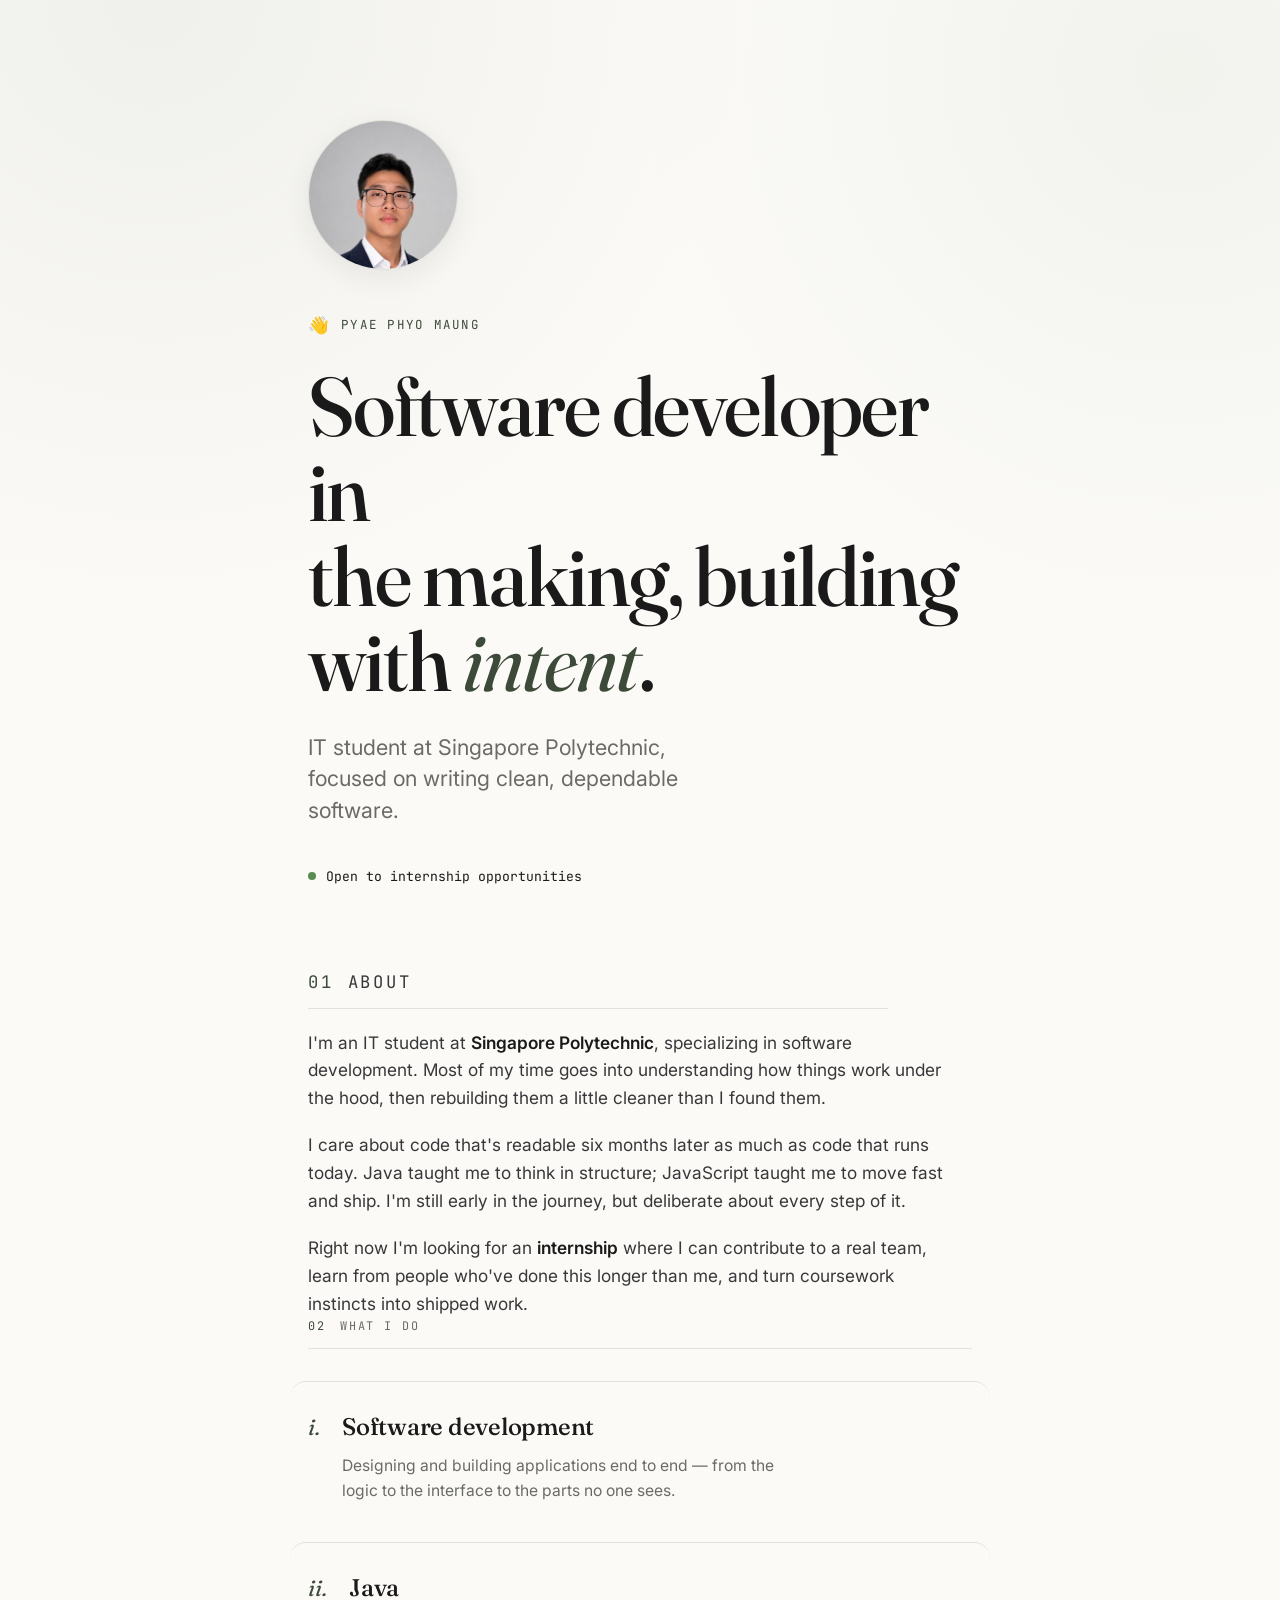
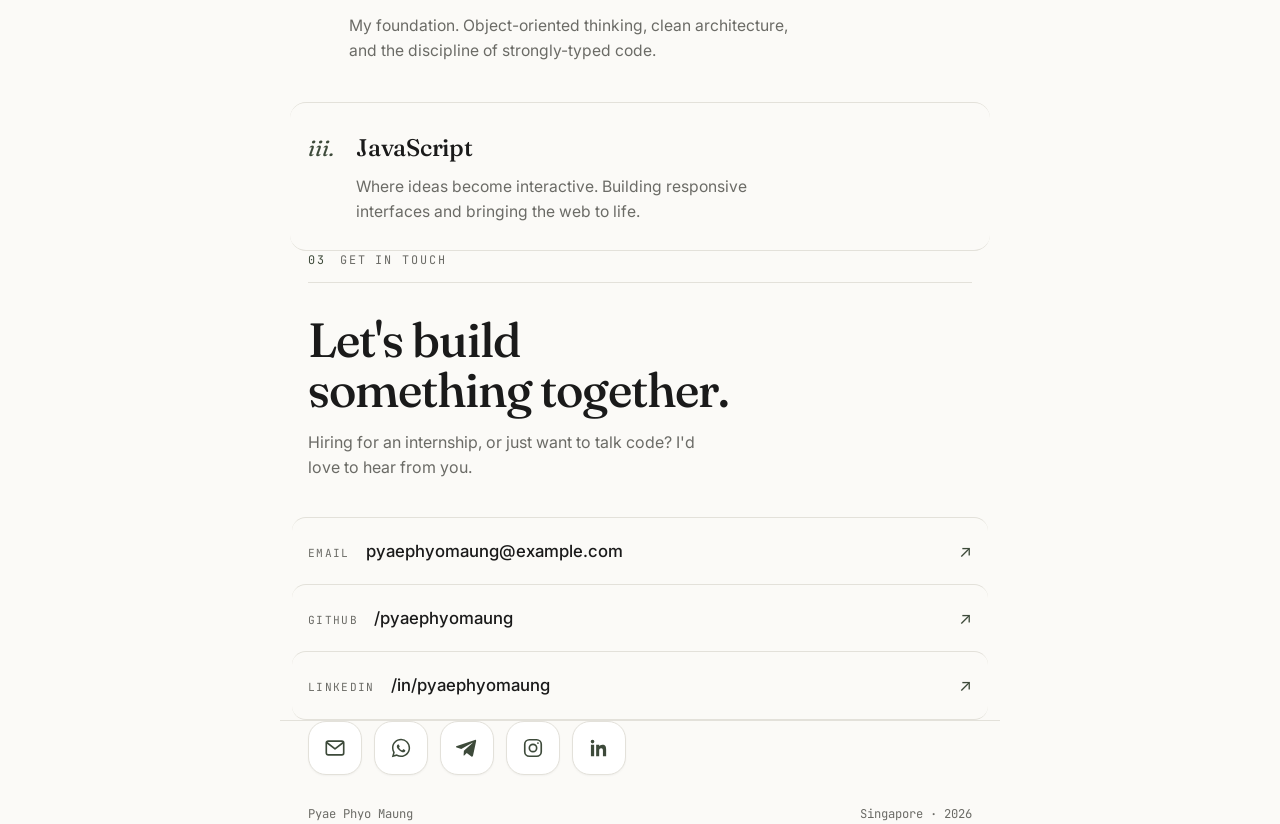
==== public/index.html @ 19b4d659 "Initial Commit" ====
<!DOCTYPE html>
<html lang="en">
<head>
<meta charset="UTF-8">
<meta name="viewport" content="width=device-width, initial-scale=1.0">
<title>Pyae Phyo Maung — Software Developer</title>
<link rel="preconnect" href="https://fonts.googleapis.com">
<link rel="preconnect" href="https://fonts.gstatic.com" crossorigin>
<link href="https://fonts.googleapis.com/css2?family=Fraunces:opsz,wght@9..144,400;9..144,500;9..144,600&family=Inter:wght@400;500;600&family=JetBrains+Mono:wght@400;500&display=swap" rel="stylesheet">
<style>
  :root {
    --ink: #1a1a1a;
    --paper: #fbfaf7;
    --muted: #6b6b66;
    --line: #e3e1da;
    --accent: #3d4a3a;
    --accent-soft: #eef0ea;
    --maxw: 720px;
  }

  * { margin: 0; padding: 0; box-sizing: border-box; }

  html { scroll-behavior: smooth; }

  body {
    font-family: 'Inter', sans-serif;
    background: var(--paper);
    background-image:
      radial-gradient(circle at 12% 0%, rgba(61,74,58,0.06), transparent 42%),
      radial-gradient(circle at 92% 8%, rgba(120,150,110,0.07), transparent 38%);
    background-attachment: fixed;
    color: var(--ink);
    line-height: 1.6;
    -webkit-font-smoothing: antialiased;
    font-size: 16px;
  }

  @media (prefers-reduced-motion: reduce) {
    html { scroll-behavior: auto; }
    * { animation: none !important; transition: none !important; }
  }

  .wrap {
    max-width: var(--maxw);
    margin: 0 auto;
    padding: 0 28px;
  }

  /* ---- Reveal ---- */
  .reveal {
    opacity: 0;
    transform: translateY(16px);
    animation: rise 0.8s cubic-bezier(0.2, 0.7, 0.2, 1) forwards;
  }
  .d1 { animation-delay: 0.05s; }
  .d2 { animation-delay: 0.18s; }
  .d3 { animation-delay: 0.31s; }
  .d4 { animation-delay: 0.44s; }
  @keyframes rise {
    to { opacity: 1; transform: translateY(0); }
  }

  /* ---- Hero ---- */
  .hero {
    min-height: 88vh;
    display: flex;
    flex-direction: column;
    justify-content: center;
    padding: 120px 0 80px;
  }

  .avatar {
    width: 150px;
    height: 150px;
    border-radius: 50%;
    object-fit: cover;
    margin-bottom: 34px;
    border: 1px solid var(--line);
    box-shadow: 0 8px 30px rgba(0,0,0,0.07);
    background: var(--accent-soft);
  }

  .eyebrow {
    font-family: 'JetBrains Mono', monospace;
    font-size: 0.78rem;
    letter-spacing: 0.18em;
    text-transform: uppercase;
    color: var(--accent);
    margin-bottom: 26px;
    display: flex;
    align-items: center;
    gap: 10px;
  }
  .wave {
    display: inline-block;
    font-size: 1.05rem;
    transform-origin: 70% 70%;
    animation: wave 2.6s ease-in-out 0.8s infinite;
  }
  @keyframes wave {
    0%, 60%, 100% { transform: rotate(0deg); }
    10% { transform: rotate(14deg); }
    20% { transform: rotate(-8deg); }
    30% { transform: rotate(14deg); }
    40% { transform: rotate(-4deg); }
    50% { transform: rotate(10deg); }
  }

  .hero h1 {
    font-family: 'Fraunces', serif;
    font-weight: 500;
    font-size: clamp(2.9rem, 9vw, 5.2rem);
    line-height: 1.02;
    letter-spacing: -0.02em;
    margin-bottom: 28px;
  }
  .hero h1 em {
    font-style: italic;
    font-weight: 400;
    color: var(--accent);
  }

  .lede {
    font-size: clamp(1.05rem, 2.6vw, 1.35rem);
    color: var(--muted);
    max-width: 30ch;
    line-height: 1.45;
  }

  .status {
    margin-top: 40px;
    font-family: 'JetBrains Mono', monospace;
    font-size: 0.82rem;
    color: var(--ink);
    display: inline-flex;
    align-items: center;
    gap: 10px;
  }
  .dot {
    width: 8px; height: 8px;
    border-radius: 50%;
    background: #5b8c4f;
    box-shadow: 0 0 0 0 rgba(91,140,79,0.5);
    animation: pulse 2.4s infinite;
  }
  @keyframes pulse {
    0% { box-shadow: 0 0 0 0 rgba(91,140,79,0.45); }
    70% { box-shadow: 0 0 0 7px rgba(91,140,79,0); }
    100% { box-shadow: 0 0 0 0 rgba(91,140,79,0); }
  }

  /* ---- Section scaffolding ---- */
  section { padding: 76px 0; }

  .label {
    font-family: 'JetBrains Mono', monospace;
    font-size: 0.74rem;
    letter-spacing: 0.16em;
    text-transform: uppercase;
    color: var(--muted);
    margin-bottom: 32px;
    padding-bottom: 12px;
    border-bottom: 1px solid var(--line);
  }
  .label span { color: var(--accent); margin-right: 14px; }

  /* ---- About ---- */
  .about p {
    font-size: 1.08rem;
    color: #38383a;
    margin-bottom: 20px;
    max-width: 58ch;
  }
  .about p:last-child { margin-bottom: 0; }
  .about strong { font-weight: 600; color: var(--ink); }

  /* ---- What I do ---- */
  .cards { display: grid; gap: 14px; }

  .card {
    display: grid;
    grid-template-columns: auto 1fr;
    gap: 22px;
    align-items: baseline;
    padding: 26px 18px;
    margin: 0 -18px;
    border-radius: 16px;
    border-top: 1px solid var(--line);
    transition: transform 0.35s cubic-bezier(0.2,0.7,0.2,1), background 0.35s ease, box-shadow 0.35s ease;
  }
  .card + .card { margin-top: -1px; }
  .card:last-child { border-bottom: 1px solid var(--line); }
  .card:hover {
    transform: translateX(8px);
    background: var(--accent-soft);
    box-shadow: 0 10px 30px rgba(61,74,58,0.08);
    border-color: transparent;
  }

  .card .num {
    font-family: 'Fraunces', serif;
    font-style: italic;
    font-size: 1.4rem;
    color: var(--accent);
  }
  .card h3 {
    font-family: 'Fraunces', serif;
    font-weight: 500;
    font-size: 1.5rem;
    letter-spacing: -0.01em;
    margin-bottom: 6px;
  }
  .card p { color: var(--muted); font-size: 0.98rem; max-width: 46ch; }

  /* ---- Contact ---- */
  .contact h2 {
    font-family: 'Fraunces', serif;
    font-weight: 500;
    font-size: clamp(2rem, 6vw, 3rem);
    letter-spacing: -0.02em;
    margin-bottom: 14px;
    line-height: 1.05;
  }
  .contact .sub { color: var(--muted); margin-bottom: 36px; max-width: 40ch; }

  .links { display: flex; flex-direction: column; }
  .links a {
    display: flex;
    align-items: center;
    justify-content: space-between;
    padding: 20px 16px;
    margin: 0 -16px;
    border-radius: 14px;
    border-top: 1px solid var(--line);
    color: var(--ink);
    text-decoration: none;
    font-size: 1.05rem;
    transition: color 0.25s ease, background 0.3s ease, transform 0.3s ease;
  }
  .links a + a { margin-top: -1px; }
  .links a:last-child { border-bottom: 1px solid var(--line); }
  .links a .ltype {
    font-family: 'JetBrains Mono', monospace;
    font-size: 0.7rem;
    letter-spacing: 0.12em;
    text-transform: uppercase;
    color: var(--muted);
    transition: color 0.25s ease;
  }
  .links a .lval { font-weight: 500; }
  .links a .arrow { color: var(--accent); transition: transform 0.3s ease; display: inline-block; margin-left: 14px; }
  .links a:hover { color: var(--accent); background: var(--accent-soft); transform: translateX(6px); }
  .links a:hover .ltype { color: var(--accent); }
  .links a:hover .arrow { transform: translate(4px, -4px); }
  .links a:focus-visible { outline: 2px solid var(--accent); outline-offset: 3px; }

  .lrow { display: flex; align-items: baseline; gap: 16px; }

  /* ---- Footer ---- */
  footer {
    padding: 56px 0 64px;
    border-top: 1px solid var(--line);
  }
  .footer-socials {
    display: flex;
    flex-wrap: wrap;
    gap: 12px;
    margin-bottom: 30px;
  }
  .sbtn {
    display: inline-flex;
    align-items: center;
    justify-content: center;
    width: 54px;
    height: 54px;
    border-radius: 18px;
    border: 1px solid var(--line);
    color: var(--accent);
    background: #fff;
    text-decoration: none;
    box-shadow: 0 1px 2px rgba(0,0,0,0.04);
    transition: background 0.25s ease, color 0.25s ease, transform 0.2s cubic-bezier(0.2,0.7,0.2,1), border-color 0.25s ease, box-shadow 0.25s ease;
  }
  .sbtn:hover {
    background: var(--accent);
    border-color: var(--accent);
    color: var(--paper);
    transform: translateY(-4px) scale(1.04);
    box-shadow: 0 12px 24px rgba(61,74,58,0.22);
  }
  .sbtn:active { transform: translateY(-1px) scale(0.98); }
  .sbtn:focus-visible { outline: 2px solid var(--accent); outline-offset: 3px; }
  .sbtn svg { width: 22px; height: 22px; display: block; }
  .footer-meta {
    font-family: 'JetBrains Mono', monospace;
    font-size: 0.76rem;
    color: var(--muted);
    display: flex;
    justify-content: space-between;
    flex-wrap: wrap;
    gap: 8px;
  }

  a { color: inherit; }
  ::selection { background: var(--accent); color: var(--paper); }

  @media (max-width: 600px) {
    .wrap { padding: 0 22px; }
    .hero { min-height: 82vh; padding: 100px 0 64px; }
    section { padding: 60px 0; }
    .avatar { width: 120px; height: 120px; margin-bottom: 26px; }
    .hero h1 br { display: none; }
    .lede { max-width: none; }
    .links a { flex-direction: column; align-items: flex-start; gap: 6px; }
    .links a .arrow { margin-left: 0; }
    .card { grid-template-columns: 1fr; gap: 6px; }
    .card .num { font-size: 1.1rem; }
    .card:hover { transform: translateX(4px); }
    .footer-socials { gap: 10px; }
    .sbtn { width: 50px; height: 50px; }
  }
</style>
</head>
<body>

<header class="hero">
  <div class="wrap">
    <img class="avatar reveal d1" id="avatar" src="[data-uri]" alt="Pyae Phyo Maung">
    <p class="eyebrow reveal d1"><span class="wave">👋</span>Pyae Phyo Maung</p>
    <h1 class="reveal d2">Software developer in<br>the making, building<br>with <em>intent</em>.</h1>
    <p class="lede reveal d3">IT student at Singapore Polytechnic, focused on writing clean, dependable software.</p>
    <span class="status reveal d4"><span class="dot"></span>Open to internship opportunities</span>
  </div>
</header>

<main>
  <section class="about wrap">
    <p class="label"><span>01</span>About</p>
    <p>I'm an IT student at <strong>Singapore Polytechnic</strong>, specializing in software development. Most of my time goes into understanding how things work under the hood, then rebuilding them a little cleaner than I found them.</p>
    <p>I care about code that's readable six months later as much as code that runs today. Java taught me to think in structure; JavaScript taught me to move fast and ship. I'm still early in the journey, but deliberate about every step of it.</p>
    <p>Right now I'm looking for an <strong>internship</strong> where I can contribute to a real team, learn from people who've done this longer than me, and turn coursework instincts into shipped work.</p>
  </section>

  <section class="wrap">
    <p class="label"><span>02</span>What I do</p>
    <div class="cards">
      <div class="card">
        <span class="num">i.</span>
        <div>
          <h3>Software development</h3>
          <p>Designing and building applications end to end — from the logic to the interface to the parts no one sees.</p>
        </div>
      </div>
      <div class="card">
        <span class="num">ii.</span>
        <div>
          <h3>Java</h3>
          <p>My foundation. Object-oriented thinking, clean architecture, and the discipline of strongly-typed code.</p>
        </div>
      </div>
      <div class="card">
        <span class="num">iii.</span>
        <div>
          <h3>JavaScript</h3>
          <p>Where ideas become interactive. Building responsive interfaces and bringing the web to life.</p>
        </div>
      </div>
    </div>
  </section>

  <section class="contact wrap">
    <p class="label"><span>03</span>Get in touch</p>
    <h2>Let's build<br>something together.</h2>
    <p class="sub">Hiring for an internship, or just want to talk code? I'd love to hear from you.</p>
    <div class="links">
      <a href="mailto:pyaephyomaung@example.com">
        <span class="lrow"><span class="ltype">Email</span><span class="lval">pyaephyomaung@example.com</span></span>
        <span class="arrow">↗</span>
      </a>
      <a href="https://github.com/" target="_blank" rel="noopener">
        <span class="lrow"><span class="ltype">GitHub</span><span class="lval">/pyaephyomaung</span></span>
        <span class="arrow">↗</span>
      </a>
      <a href="https://linkedin.com/" target="_blank" rel="noopener">
        <span class="lrow"><span class="ltype">LinkedIn</span><span class="lval">/in/pyaephyomaung</span></span>
        <span class="arrow">↗</span>
      </a>
    </div>
  </section>
</main>

<footer class="wrap">
  <div class="footer-socials">
    <a class="sbtn" href="mailto:pyaephyomaung.std@gmail.com" aria-label="Email" title="pyaephyomaung.std@gmail.com">
      <svg viewBox="0 0 24 24" fill="none" stroke="currentColor" stroke-width="1.8" stroke-linecap="round" stroke-linejoin="round"><rect x="2.5" y="4.5" width="19" height="15" rx="2"/><path d="m3 6 9 7 9-7"/></svg>
    </a>
    <a class="sbtn" href="https://wa.me/6590168439" target="_blank" rel="noopener" aria-label="WhatsApp" title="Chat on WhatsApp">
      <svg viewBox="0 0 24 24" fill="currentColor"><path d="M12.04 2C6.58 2 2.13 6.45 2.13 11.91c0 1.75.46 3.45 1.32 4.95L2 22l5.25-1.38a9.9 9.9 0 0 0 4.79 1.22h.01c5.46 0 9.91-4.45 9.91-9.91 0-2.65-1.03-5.14-2.9-7.01A9.82 9.82 0 0 0 12.04 2Zm0 1.67c2.2 0 4.27.86 5.83 2.42a8.2 8.2 0 0 1 2.42 5.82c0 4.54-3.7 8.24-8.25 8.24a8.2 8.2 0 0 1-4.2-1.15l-.3-.18-3.12.82.83-3.04-.2-.31a8.2 8.2 0 0 1-1.26-4.38c0-4.54 3.7-8.24 8.25-8.24Zm-3.2 4.43c-.15 0-.4.06-.6.28-.21.23-.8.78-.8 1.9 0 1.12.82 2.21.93 2.36.11.15 1.6 2.45 3.9 3.43.55.24.97.38 1.3.49.55.17 1.04.15 1.44.09.44-.07 1.35-.55 1.54-1.08.19-.53.19-.99.13-1.08-.06-.09-.21-.15-.44-.26-.23-.12-1.35-.67-1.56-.74-.21-.08-.36-.12-.51.11-.15.23-.59.74-.72.89-.13.15-.27.17-.5.06-.23-.12-.96-.36-1.83-1.13-.68-.6-1.13-1.35-1.27-1.58-.13-.23-.01-.35.1-.47.1-.1.23-.27.34-.4.12-.14.15-.23.23-.38.08-.15.04-.29-.02-.4-.06-.12-.5-1.25-.7-1.7-.18-.45-.37-.39-.5-.4-.13-.01-.28-.01-.43-.01Z"/></svg>
    </a>
    <a class="sbtn" href="https://t.me/pyaephyo" target="_blank" rel="noopener" aria-label="Telegram" title="t.me/pyaephyo">
      <svg viewBox="0 0 24 24" fill="currentColor"><path d="M21.94 4.6 18.6 20.3c-.25 1.1-.9 1.38-1.83.86l-5.06-3.73-2.44 2.35c-.27.27-.5.5-1.02.5l.36-5.16 9.4-8.5c.41-.36-.09-.56-.63-.2L5.76 13.1l-5-1.56c-1.08-.34-1.1-1.09.23-1.61L20.55 3.2c.9-.34 1.69.2 1.39 1.4Z"/></svg>
    </a>
    <a class="sbtn" href="https://instagram.com/thisispyaephyomaung" target="_blank" rel="noopener" aria-label="Instagram" title="@thisispyaephyomaung">
      <svg viewBox="0 0 24 24" fill="none" stroke="currentColor" stroke-width="1.8"><rect x="3" y="3" width="18" height="18" rx="5"/><circle cx="12" cy="12" r="4"/><circle cx="17.4" cy="6.6" r="1" fill="currentColor" stroke="none"/></svg>
    </a>
    <a class="sbtn" href="https://linkedin.com/in/softdev" target="_blank" rel="noopener" aria-label="LinkedIn" title="linkedin.com/in/softdev">
      <svg viewBox="0 0 24 24" fill="currentColor"><path d="M6.94 5a2 2 0 1 1-4 0 2 2 0 0 1 4 0ZM3.2 8.5h3.5V21H3.2V8.5Zm5.7 0h3.36v1.7h.05c.47-.85 1.6-1.75 3.3-1.75 3.53 0 4.18 2.2 4.18 5.07V21h-3.5v-5.7c0-1.36-.03-3.1-1.9-3.1-1.9 0-2.19 1.48-2.19 3v5.8H8.9V8.5Z"/></svg>
    </a>
  </div>
  <div class="footer-meta">
    <span>Pyae Phyo Maung</span>
    <span>Singapore · 2026</span>
  </div>
</footer>

</body>
</html>
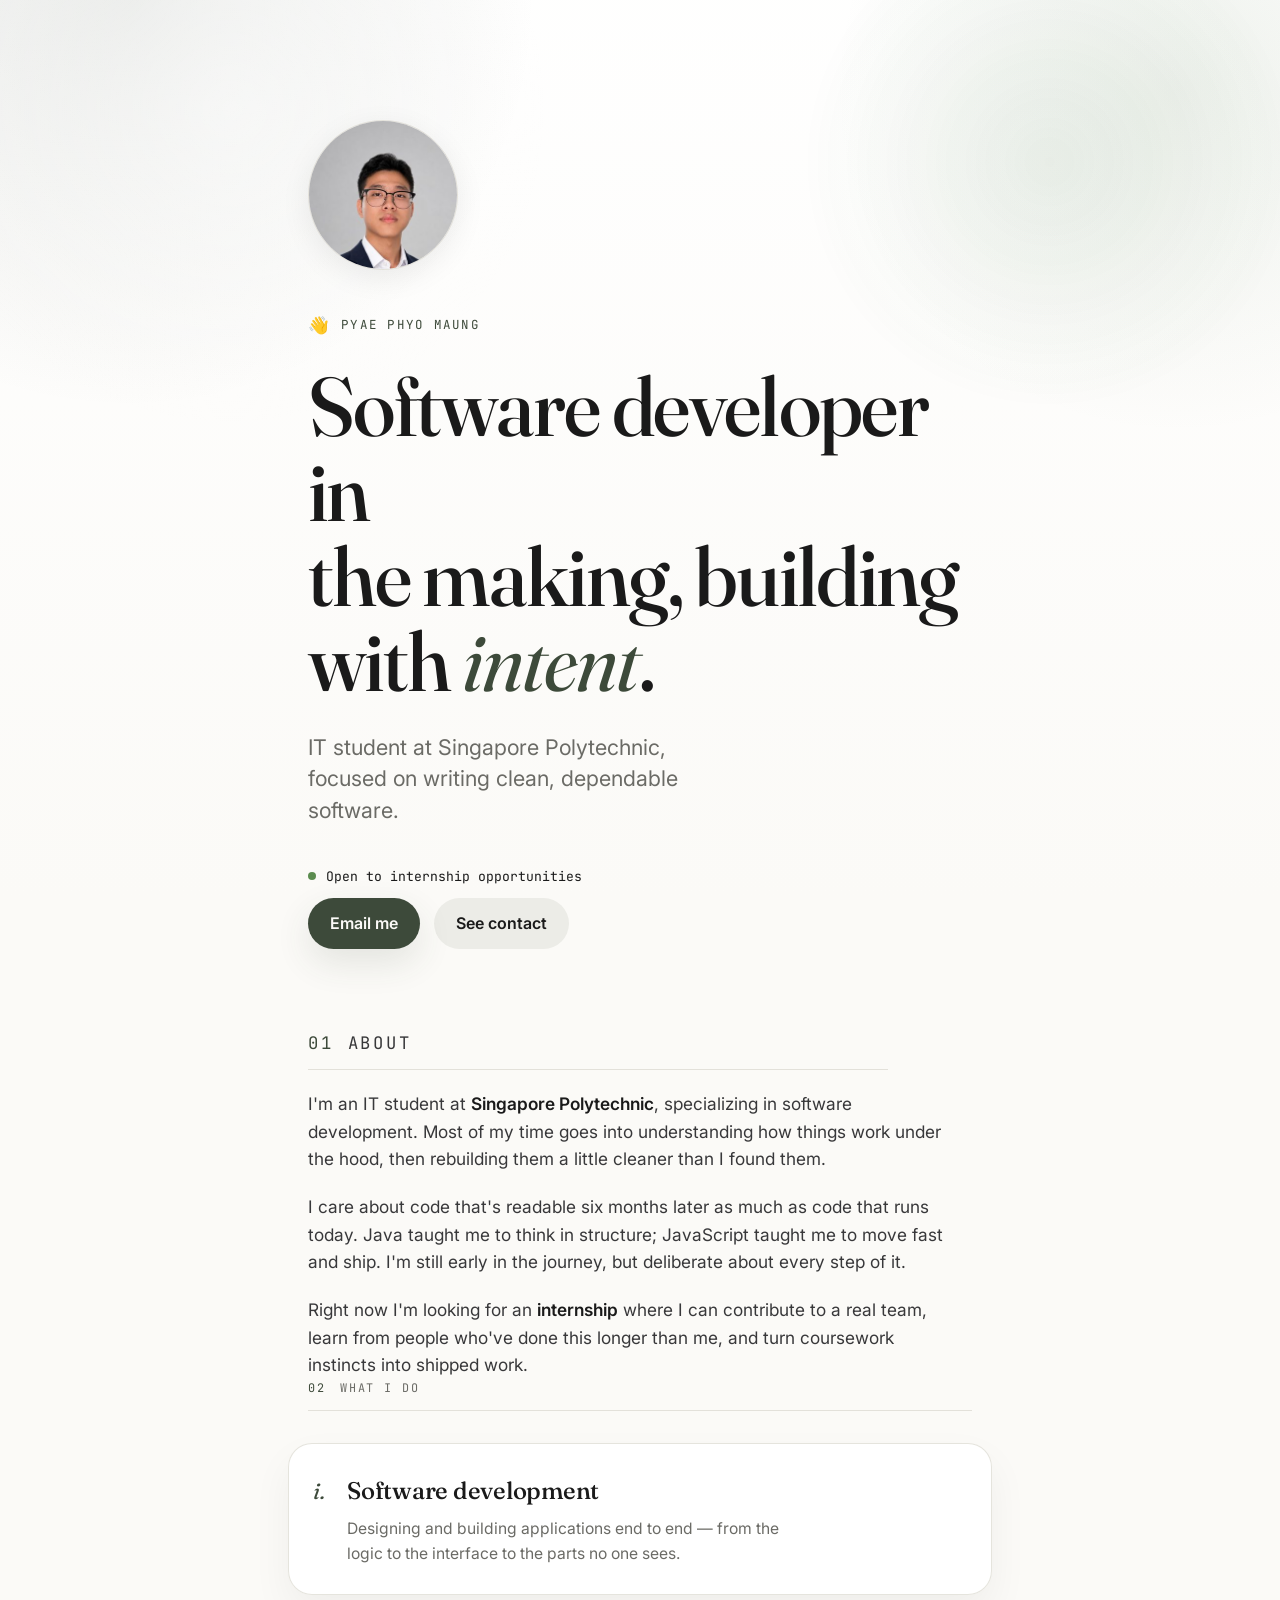
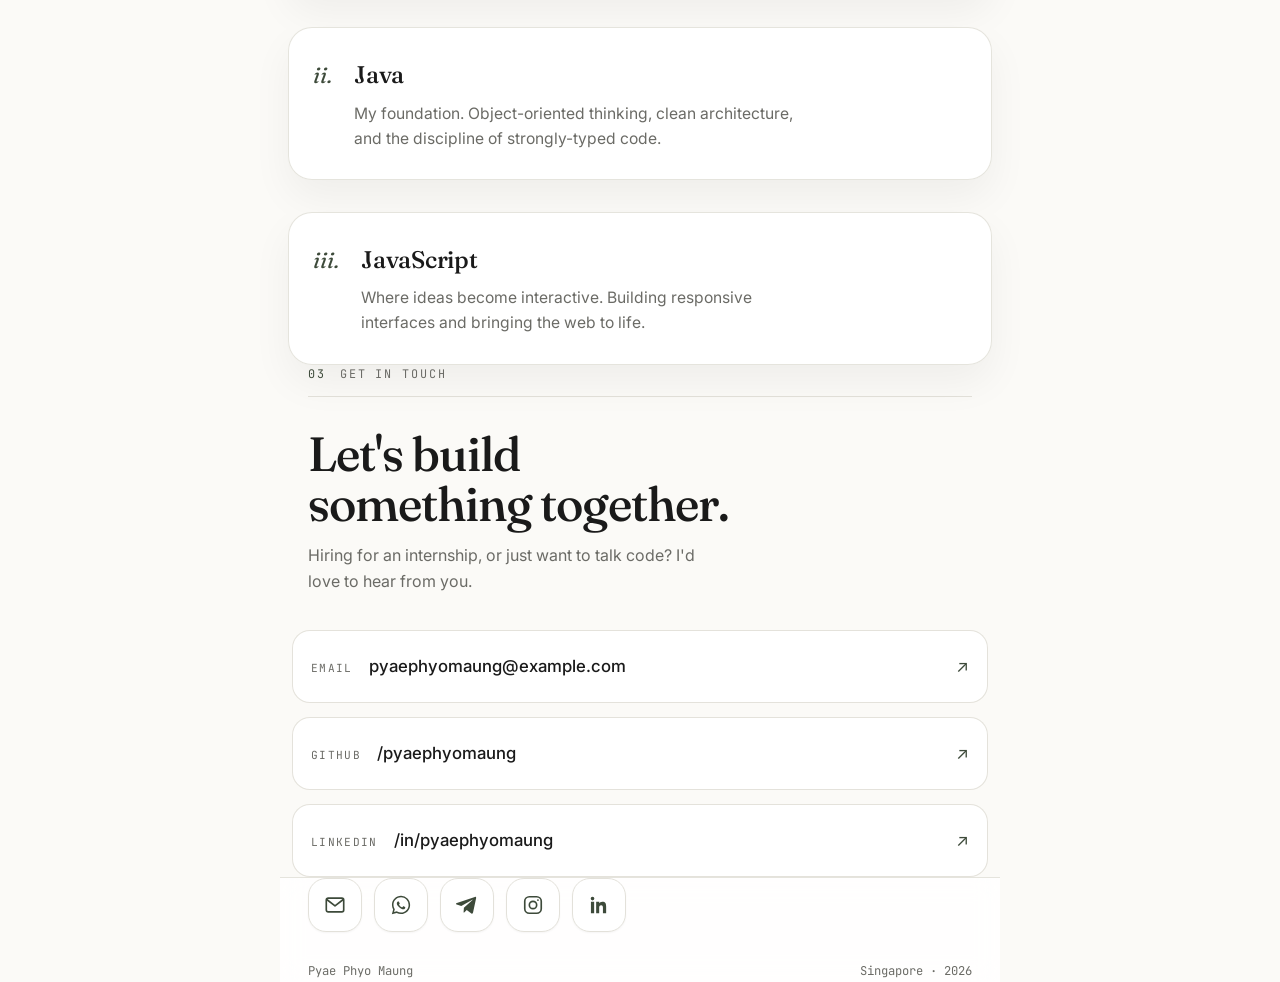
==== commit e7ff206e: "update html and css" ====
--- a/public/index.html
+++ b/public/index.html
@@ -7,319 +7,7 @@
 <link rel="preconnect" href="https://fonts.googleapis.com">
 <link rel="preconnect" href="https://fonts.gstatic.com" crossorigin>
 <link href="https://fonts.googleapis.com/css2?family=Fraunces:opsz,wght@9..144,400;9..144,500;9..144,600&family=Inter:wght@400;500;600&family=JetBrains+Mono:wght@400;500&display=swap" rel="stylesheet">
-<style>
-  :root {
-    --ink: #1a1a1a;
-    --paper: #fbfaf7;
-    --muted: #6b6b66;
-    --line: #e3e1da;
-    --accent: #3d4a3a;
-    --accent-soft: #eef0ea;
-    --maxw: 720px;
-  }
-
-  * { margin: 0; padding: 0; box-sizing: border-box; }
-
-  html { scroll-behavior: smooth; }
-
-  body {
-    font-family: 'Inter', sans-serif;
-    background: var(--paper);
-    background-image:
-      radial-gradient(circle at 12% 0%, rgba(61,74,58,0.06), transparent 42%),
-      radial-gradient(circle at 92% 8%, rgba(120,150,110,0.07), transparent 38%);
-    background-attachment: fixed;
-    color: var(--ink);
-    line-height: 1.6;
-    -webkit-font-smoothing: antialiased;
-    font-size: 16px;
-  }
-
-  @media (prefers-reduced-motion: reduce) {
-    html { scroll-behavior: auto; }
-    * { animation: none !important; transition: none !important; }
-  }
-
-  .wrap {
-    max-width: var(--maxw);
-    margin: 0 auto;
-    padding: 0 28px;
-  }
-
-  /* ---- Reveal ---- */
-  .reveal {
-    opacity: 0;
-    transform: translateY(16px);
-    animation: rise 0.8s cubic-bezier(0.2, 0.7, 0.2, 1) forwards;
-  }
-  .d1 { animation-delay: 0.05s; }
-  .d2 { animation-delay: 0.18s; }
-  .d3 { animation-delay: 0.31s; }
-  .d4 { animation-delay: 0.44s; }
-  @keyframes rise {
-    to { opacity: 1; transform: translateY(0); }
-  }
-
-  /* ---- Hero ---- */
-  .hero {
-    min-height: 88vh;
-    display: flex;
-    flex-direction: column;
-    justify-content: center;
-    padding: 120px 0 80px;
-  }
-
-  .avatar {
-    width: 150px;
-    height: 150px;
-    border-radius: 50%;
-    object-fit: cover;
-    margin-bottom: 34px;
-    border: 1px solid var(--line);
-    box-shadow: 0 8px 30px rgba(0,0,0,0.07);
-    background: var(--accent-soft);
-  }
-
-  .eyebrow {
-    font-family: 'JetBrains Mono', monospace;
-    font-size: 0.78rem;
-    letter-spacing: 0.18em;
-    text-transform: uppercase;
-    color: var(--accent);
-    margin-bottom: 26px;
-    display: flex;
-    align-items: center;
-    gap: 10px;
-  }
-  .wave {
-    display: inline-block;
-    font-size: 1.05rem;
-    transform-origin: 70% 70%;
-    animation: wave 2.6s ease-in-out 0.8s infinite;
-  }
-  @keyframes wave {
-    0%, 60%, 100% { transform: rotate(0deg); }
-    10% { transform: rotate(14deg); }
-    20% { transform: rotate(-8deg); }
-    30% { transform: rotate(14deg); }
-    40% { transform: rotate(-4deg); }
-    50% { transform: rotate(10deg); }
-  }
-
-  .hero h1 {
-    font-family: 'Fraunces', serif;
-    font-weight: 500;
-    font-size: clamp(2.9rem, 9vw, 5.2rem);
-    line-height: 1.02;
-    letter-spacing: -0.02em;
-    margin-bottom: 28px;
-  }
-  .hero h1 em {
-    font-style: italic;
-    font-weight: 400;
-    color: var(--accent);
-  }
-
-  .lede {
-    font-size: clamp(1.05rem, 2.6vw, 1.35rem);
-    color: var(--muted);
-    max-width: 30ch;
-    line-height: 1.45;
-  }
-
-  .status {
-    margin-top: 40px;
-    font-family: 'JetBrains Mono', monospace;
-    font-size: 0.82rem;
-    color: var(--ink);
-    display: inline-flex;
-    align-items: center;
-    gap: 10px;
-  }
-  .dot {
-    width: 8px; height: 8px;
-    border-radius: 50%;
-    background: #5b8c4f;
-    box-shadow: 0 0 0 0 rgba(91,140,79,0.5);
-    animation: pulse 2.4s infinite;
-  }
-  @keyframes pulse {
-    0% { box-shadow: 0 0 0 0 rgba(91,140,79,0.45); }
-    70% { box-shadow: 0 0 0 7px rgba(91,140,79,0); }
-    100% { box-shadow: 0 0 0 0 rgba(91,140,79,0); }
-  }
-
-  /* ---- Section scaffolding ---- */
-  section { padding: 76px 0; }
-
-  .label {
-    font-family: 'JetBrains Mono', monospace;
-    font-size: 0.74rem;
-    letter-spacing: 0.16em;
-    text-transform: uppercase;
-    color: var(--muted);
-    margin-bottom: 32px;
-    padding-bottom: 12px;
-    border-bottom: 1px solid var(--line);
-  }
-  .label span { color: var(--accent); margin-right: 14px; }
-
-  /* ---- About ---- */
-  .about p {
-    font-size: 1.08rem;
-    color: #38383a;
-    margin-bottom: 20px;
-    max-width: 58ch;
-  }
-  .about p:last-child { margin-bottom: 0; }
-  .about strong { font-weight: 600; color: var(--ink); }
-
-  /* ---- What I do ---- */
-  .cards { display: grid; gap: 14px; }
-
-  .card {
-    display: grid;
-    grid-template-columns: auto 1fr;
-    gap: 22px;
-    align-items: baseline;
-    padding: 26px 18px;
-    margin: 0 -18px;
-    border-radius: 16px;
-    border-top: 1px solid var(--line);
-    transition: transform 0.35s cubic-bezier(0.2,0.7,0.2,1), background 0.35s ease, box-shadow 0.35s ease;
-  }
-  .card + .card { margin-top: -1px; }
-  .card:last-child { border-bottom: 1px solid var(--line); }
-  .card:hover {
-    transform: translateX(8px);
-    background: var(--accent-soft);
-    box-shadow: 0 10px 30px rgba(61,74,58,0.08);
-    border-color: transparent;
-  }
-
-  .card .num {
-    font-family: 'Fraunces', serif;
-    font-style: italic;
-    font-size: 1.4rem;
-    color: var(--accent);
-  }
-  .card h3 {
-    font-family: 'Fraunces', serif;
-    font-weight: 500;
-    font-size: 1.5rem;
-    letter-spacing: -0.01em;
-    margin-bottom: 6px;
-  }
-  .card p { color: var(--muted); font-size: 0.98rem; max-width: 46ch; }
-
-  /* ---- Contact ---- */
-  .contact h2 {
-    font-family: 'Fraunces', serif;
-    font-weight: 500;
-    font-size: clamp(2rem, 6vw, 3rem);
-    letter-spacing: -0.02em;
-    margin-bottom: 14px;
-    line-height: 1.05;
-  }
-  .contact .sub { color: var(--muted); margin-bottom: 36px; max-width: 40ch; }
-
-  .links { display: flex; flex-direction: column; }
-  .links a {
-    display: flex;
-    align-items: center;
-    justify-content: space-between;
-    padding: 20px 16px;
-    margin: 0 -16px;
-    border-radius: 14px;
-    border-top: 1px solid var(--line);
-    color: var(--ink);
-    text-decoration: none;
-    font-size: 1.05rem;
-    transition: color 0.25s ease, background 0.3s ease, transform 0.3s ease;
-  }
-  .links a + a { margin-top: -1px; }
-  .links a:last-child { border-bottom: 1px solid var(--line); }
-  .links a .ltype {
-    font-family: 'JetBrains Mono', monospace;
-    font-size: 0.7rem;
-    letter-spacing: 0.12em;
-    text-transform: uppercase;
-    color: var(--muted);
-    transition: color 0.25s ease;
-  }
-  .links a .lval { font-weight: 500; }
-  .links a .arrow { color: var(--accent); transition: transform 0.3s ease; display: inline-block; margin-left: 14px; }
-  .links a:hover { color: var(--accent); background: var(--accent-soft); transform: translateX(6px); }
-  .links a:hover .ltype { color: var(--accent); }
-  .links a:hover .arrow { transform: translate(4px, -4px); }
-  .links a:focus-visible { outline: 2px solid var(--accent); outline-offset: 3px; }
-
-  .lrow { display: flex; align-items: baseline; gap: 16px; }
-
-  /* ---- Footer ---- */
-  footer {
-    padding: 56px 0 64px;
-    border-top: 1px solid var(--line);
-  }
-  .footer-socials {
-    display: flex;
-    flex-wrap: wrap;
-    gap: 12px;
-    margin-bottom: 30px;
-  }
-  .sbtn {
-    display: inline-flex;
-    align-items: center;
-    justify-content: center;
-    width: 54px;
-    height: 54px;
-    border-radius: 18px;
-    border: 1px solid var(--line);
-    color: var(--accent);
-    background: #fff;
-    text-decoration: none;
-    box-shadow: 0 1px 2px rgba(0,0,0,0.04);
-    transition: background 0.25s ease, color 0.25s ease, transform 0.2s cubic-bezier(0.2,0.7,0.2,1), border-color 0.25s ease, box-shadow 0.25s ease;
-  }
-  .sbtn:hover {
-    background: var(--accent);
-    border-color: var(--accent);
-    color: var(--paper);
-    transform: translateY(-4px) scale(1.04);
-    box-shadow: 0 12px 24px rgba(61,74,58,0.22);
-  }
-  .sbtn:active { transform: translateY(-1px) scale(0.98); }
-  .sbtn:focus-visible { outline: 2px solid var(--accent); outline-offset: 3px; }
-  .sbtn svg { width: 22px; height: 22px; display: block; }
-  .footer-meta {
-    font-family: 'JetBrains Mono', monospace;
-    font-size: 0.76rem;
-    color: var(--muted);
-    display: flex;
-    justify-content: space-between;
-    flex-wrap: wrap;
-    gap: 8px;
-  }
-
-  a { color: inherit; }
-  ::selection { background: var(--accent); color: var(--paper); }
-
-  @media (max-width: 600px) {
-    .wrap { padding: 0 22px; }
-    .hero { min-height: 82vh; padding: 100px 0 64px; }
-    section { padding: 60px 0; }
-    .avatar { width: 120px; height: 120px; margin-bottom: 26px; }
-    .hero h1 br { display: none; }
-    .lede { max-width: none; }
-    .links a { flex-direction: column; align-items: flex-start; gap: 6px; }
-    .links a .arrow { margin-left: 0; }
-    .card { grid-template-columns: 1fr; gap: 6px; }
-    .card .num { font-size: 1.1rem; }
-    .card:hover { transform: translateX(4px); }
-    .footer-socials { gap: 10px; }
-    .sbtn { width: 50px; height: 50px; }
-  }
-</style>
+<link rel="stylesheet" href="styles.css">
 </head>
 <body>
 
@@ -330,11 +18,15 @@
     <h1 class="reveal d2">Software developer in<br>the making, building<br>with <em>intent</em>.</h1>
     <p class="lede reveal d3">IT student at Singapore Polytechnic, focused on writing clean, dependable software.</p>
     <span class="status reveal d4"><span class="dot"></span>Open to internship opportunities</span>
+    <div class="hero-actions reveal d4">
+      <a class="button primary" href="mailto:pyaephyomaung@example.com">Email me</a>
+      <a class="button secondary" href="#contact">See contact</a>
+    </div>
   </div>
 </header>
 
 <main>
-  <section class="about wrap">
+  <section class="about wrap" id="contact">
     <p class="label"><span>01</span>About</p>
     <p>I'm an IT student at <strong>Singapore Polytechnic</strong>, specializing in software development. Most of my time goes into understanding how things work under the hood, then rebuilding them a little cleaner than I found them.</p>
     <p>I care about code that's readable six months later as much as code that runs today. Java taught me to think in structure; JavaScript taught me to move fast and ship. I'm still early in the journey, but deliberate about every step of it.</p>
@@ -413,5 +105,6 @@
   </div>
 </footer>
 
+<script src="script.js"></script>
 </body>
 </html>
--- a/public/styles.css
+++ b/public/styles.css
@@ -0,0 +1,360 @@
+:root {
+  --ink: #1a1a1a;
+  --paper: #fbfaf7;
+  --muted: #6b6b66;
+  --line: #e3e1da;
+  --accent: #3d4a3a;
+  --accent-soft: #eef0ea;
+  --maxw: 720px;
+}
+
+* { margin: 0; padding: 0; box-sizing: border-box; }
+
+html { scroll-behavior: smooth; }
+
+body {
+  font-family: 'Inter', sans-serif;
+  background: var(--paper);
+  background-image:
+    radial-gradient(circle at 10% 0%, rgba(61,74,58,0.12), transparent 28%),
+    radial-gradient(circle at 92% 10%, rgba(120,150,110,0.12), transparent 24%),
+    linear-gradient(180deg, rgba(255,255,255,0.9), rgba(251,250,247,0.95));
+  background-attachment: fixed;
+  color: var(--ink);
+  line-height: 1.6;
+  -webkit-font-smoothing: antialiased;
+  font-size: 16px;
+  position: relative;
+  overflow-x: hidden;
+}
+
+body::before {
+  content: '';
+  position: fixed;
+  inset: 0;
+  pointer-events: none;
+  background: radial-gradient(circle at 18% 12%, rgba(255,255,255,0.65), transparent 24%),
+              radial-gradient(circle at 82% 18%, rgba(79,129,89,0.1), transparent 20%);
+  opacity: 0.75;
+  z-index: -1;
+}
+
+@media (prefers-reduced-motion: reduce) {
+  html { scroll-behavior: auto; }
+  * { animation: none !important; transition: none !important; }
+}
+
+.wrap {
+  max-width: var(--maxw);
+  margin: 0 auto;
+  padding: 0 28px;
+}
+
+/* ---- Reveal ---- */
+.reveal {
+  opacity: 0;
+  transform: translateY(16px);
+  animation: rise 0.8s cubic-bezier(0.2, 0.7, 0.2, 1) forwards;
+}
+.d1 { animation-delay: 0.05s; }
+.d2 { animation-delay: 0.18s; }
+.d3 { animation-delay: 0.31s; }
+.d4 { animation-delay: 0.44s; }
+@keyframes rise {
+  to { opacity: 1; transform: translateY(0); }
+}
+
+/* ---- Hero ---- */
+.hero {
+  min-height: 88vh;
+  display: flex;
+  flex-direction: column;
+  justify-content: center;
+  gap: 24px;
+  padding: 120px 0 80px;
+  position: relative;
+  z-index: 1;
+}
+
+.hero-actions {
+  display: flex;
+  flex-wrap: wrap;
+  gap: 14px;
+  margin-top: 10px;
+}
+
+.button {
+  display: inline-flex;
+  align-items: center;
+  justify-content: center;
+  gap: 10px;
+  padding: 13px 22px;
+  border-radius: 999px;
+  font-weight: 600;
+  text-decoration: none;
+  transition: transform 0.25s ease, background 0.25s ease, box-shadow 0.25s ease;
+}
+
+.button.primary {
+  background: var(--accent);
+  color: var(--paper);
+  box-shadow: 0 14px 35px rgba(61,74,58,0.12);
+}
+
+.button.secondary {
+  background: rgba(61,74,58,0.08);
+  color: var(--ink);
+}
+
+.button:hover {
+  transform: translateY(-2px);
+}
+
+.avatar {
+  width: 150px;
+  height: 150px;
+  border-radius: 50%;
+  object-fit: cover;
+  margin-bottom: 34px;
+  border: 1px solid var(--line);
+  box-shadow: 0 8px 30px rgba(0,0,0,0.07);
+  background: var(--accent-soft);
+}
+
+.eyebrow {
+  font-family: 'JetBrains Mono', monospace;
+  font-size: 0.78rem;
+  letter-spacing: 0.18em;
+  text-transform: uppercase;
+  color: var(--accent);
+  margin-bottom: 26px;
+  display: flex;
+  align-items: center;
+  gap: 10px;
+}
+.wave {
+  display: inline-block;
+  font-size: 1.05rem;
+  transform-origin: 70% 70%;
+  animation: wave 2.6s ease-in-out 0.8s infinite;
+}
+@keyframes wave {
+  0%, 60%, 100% { transform: rotate(0deg); }
+  10% { transform: rotate(14deg); }
+  20% { transform: rotate(-8deg); }
+  30% { transform: rotate(14deg); }
+  40% { transform: rotate(-4deg); }
+  50% { transform: rotate(10deg); }
+}
+
+.hero h1 {
+  font-family: 'Fraunces', serif;
+  font-weight: 500;
+  font-size: clamp(2.9rem, 9vw, 5.2rem);
+  line-height: 1.02;
+  letter-spacing: -0.02em;
+  margin-bottom: 28px;
+}
+.hero h1 em {
+  font-style: italic;
+  font-weight: 400;
+  color: var(--accent);
+}
+
+.lede {
+  font-size: clamp(1.05rem, 2.6vw, 1.35rem);
+  color: var(--muted);
+  max-width: 30ch;
+  line-height: 1.45;
+}
+
+.status {
+  margin-top: 40px;
+  font-family: 'JetBrains Mono', monospace;
+  font-size: 0.82rem;
+  color: var(--ink);
+  display: inline-flex;
+  align-items: center;
+  gap: 10px;
+}
+.dot {
+  width: 8px; height: 8px;
+  border-radius: 50%;
+  background: #5b8c4f;
+  box-shadow: 0 0 0 0 rgba(91,140,79,0.5);
+  animation: pulse 2.4s infinite;
+}
+@keyframes pulse {
+  0% { box-shadow: 0 0 0 0 rgba(91,140,79,0.45); }
+  70% { box-shadow: 0 0 0 7px rgba(91,140,79,0); }
+  100% { box-shadow: 0 0 0 0 rgba(91,140,79,0); }
+}
+
+/* ---- Section scaffolding ---- */
+section { padding: 76px 0; }
+
+.label {
+  font-family: 'JetBrains Mono', monospace;
+  font-size: 0.74rem;
+  letter-spacing: 0.16em;
+  text-transform: uppercase;
+  color: var(--muted);
+  margin-bottom: 32px;
+  padding-bottom: 12px;
+  border-bottom: 1px solid var(--line);
+}
+.label span { color: var(--accent); margin-right: 14px; }
+
+/* ---- About ---- */
+.about p {
+  font-size: 1.08rem;
+  color: #38383a;
+  margin-bottom: 20px;
+  max-width: 58ch;
+}
+.about p:last-child { margin-bottom: 0; }
+.about strong { font-weight: 600; color: var(--ink); }
+
+/* ---- What I do ---- */
+.cards { display: grid; gap: 14px; }
+
+.card {
+  display: grid;
+  grid-template-columns: auto 1fr;
+  gap: 22px;
+  align-items: baseline;
+  padding: 28px 24px;
+  margin: 0 -20px;
+  border-radius: 24px;
+  border: 1px solid rgba(227,225,218,0.9);
+  background: rgba(255,255,255,0.92);
+  box-shadow: 0 18px 40px rgba(24,26,22,0.05);
+  transition: transform 0.35s cubic-bezier(0.2,0.7,0.2,1), box-shadow 0.35s ease, border-color 0.35s ease;
+}
+.card + .card { margin-top: 18px; }
+.card:hover {
+  transform: translateY(-4px);
+  box-shadow: 0 24px 48px rgba(24,26,22,0.09);
+  border-color: rgba(61,74,58,0.16);
+}
+
+.card .num {
+  font-family: 'Fraunces', serif;
+  font-style: italic;
+  font-size: 1.4rem;
+  color: var(--accent);
+}
+.card h3 {
+  font-family: 'Fraunces', serif;
+  font-weight: 500;
+  font-size: 1.5rem;
+  letter-spacing: -0.01em;
+  margin-bottom: 6px;
+}
+.card p { color: var(--muted); font-size: 0.98rem; max-width: 46ch; }
+
+/* ---- Contact ---- */
+.contact h2 {
+  font-family: 'Fraunces', serif;
+  font-weight: 500;
+  font-size: clamp(2rem, 6vw, 3rem);
+  letter-spacing: -0.02em;
+  margin-bottom: 14px;
+  line-height: 1.05;
+}
+.contact .sub { color: var(--muted); margin-bottom: 36px; max-width: 40ch; }
+
+.links { display: flex; flex-direction: column; }
+.links a {
+  display: flex;
+  align-items: center;
+  justify-content: space-between;
+  padding: 22px 18px;
+  margin: 0 -16px;
+  border-radius: 18px;
+  border: 1px solid rgba(227,225,218,0.95);
+  background: rgba(255,255,255,0.96);
+  color: var(--ink);
+  text-decoration: none;
+  font-size: 1.05rem;
+  transition: color 0.25s ease, background 0.3s ease, transform 0.3s ease, box-shadow 0.25s ease;
+}
+.links a + a { margin-top: 14px; }
+.links a .ltype {
+  font-family: 'JetBrains Mono', monospace;
+  font-size: 0.7rem;
+  letter-spacing: 0.12em;
+  text-transform: uppercase;
+  color: var(--muted);
+  transition: color 0.25s ease;
+}
+.links a .lval { font-weight: 500; }
+.links a .arrow { color: var(--accent); transition: transform 0.3s ease; display: inline-block; margin-left: 14px; }
+.links a:hover { color: var(--accent); background: var(--accent-soft); transform: translateX(6px); }
+.links a:hover .ltype { color: var(--accent); }
+.links a:hover .arrow { transform: translate(4px, -4px); }
+.links a:focus-visible { outline: 2px solid var(--accent); outline-offset: 3px; }
+
+.lrow { display: flex; align-items: baseline; gap: 16px; }
+
+/* ---- Footer ---- */
+footer {
+  padding: 56px 0 64px;
+  border-top: 1px solid rgba(227,225,218,0.9);
+  background: rgba(255,255,255,0.82);
+  backdrop-filter: blur(12px);
+}
+.footer-socials {
+  display: flex;
+  flex-wrap: wrap;
+  gap: 12px;
+  margin-bottom: 30px;
+}
+.sbtn {
+  display: inline-flex;
+  align-items: center;
+  justify-content: center;
+  width: 54px;
+  height: 54px;
+  border-radius: 18px;
+  border: 1px solid var(--line);
+  color: var(--accent);
+  background: #fff;
+  text-decoration: none;
+  box-shadow: 0 1px 2px rgba(0,0,0,0.04);
+  transition: background 0.25s ease, color 0.25s ease, transform 0.2s cubic-bezier(0.2,0.7,0.2,1), border-color 0.25s ease, box-shadow 0.25s ease;
+}
+.sbtn:hover {
+  background: var(--accent);
+  border-color: var(--accent);
+  color: var(--paper);
+  transform: translateY(-4px) scale(1.04);
+  box-shadow: 0 12px 24px rgba(61,74,58,0.22);
+}
+.sbtn:active { transform: translateY(-1px) scale(0.98); }
+.sbtn:focus-visible { outline: 2px solid var(--accent); outline-offset: 3px; }
+.sbtn svg { width: 22px; height: 22px; display: block; }
+.footer-meta {
+  font-family: 'JetBrains Mono', monospace;
+  font-size: 0.76rem;
+  color: var(--muted);
+  display: flex;
+  justify-content: space-between;
+  flex-wrap: wrap;
+  gap: 8px;
+}
+
+a { color: inherit; }
+::selection { background: var(--accent); color: var(--paper); }
+
+@media (max-width: 600px) {
+  .wrap { padding: 0 22px; }
+  .hero { min-height: 82vh; padding: 100px 0 64px; }
+  section { padding: 60px 0; }
+  .avatar { width: 120px; height: 120px; margin-bottom: 26px; }
+  .hero h1 br { display: none; }
+  .lede { max-width: none; }
+    .hero-actions { flex-direction: column; align-items: stretch; }
+    .links a { flex-direction: column; align-items: flex-start; gap: 6px; }
+    .links a .arrow { margin-left: 0; }
+    .card { grid-template-columns: 1fr; gap: 10px; }
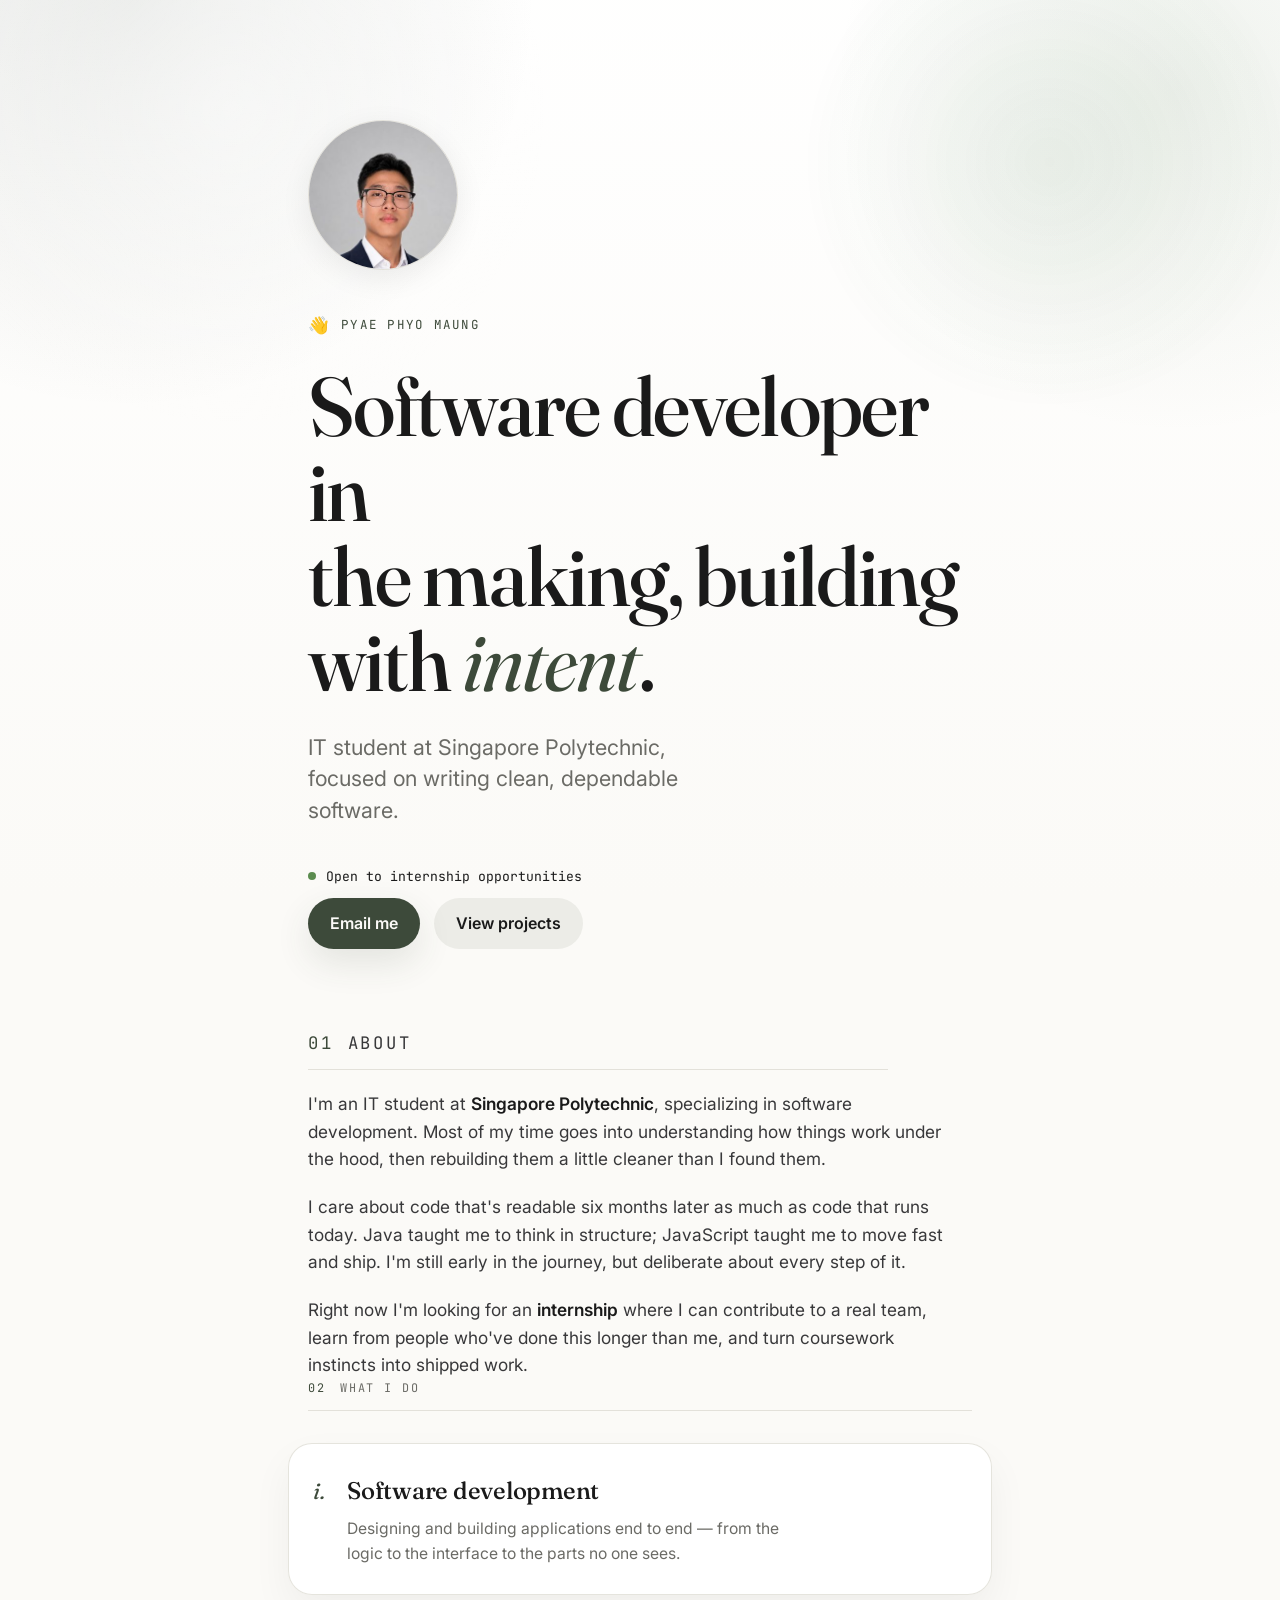
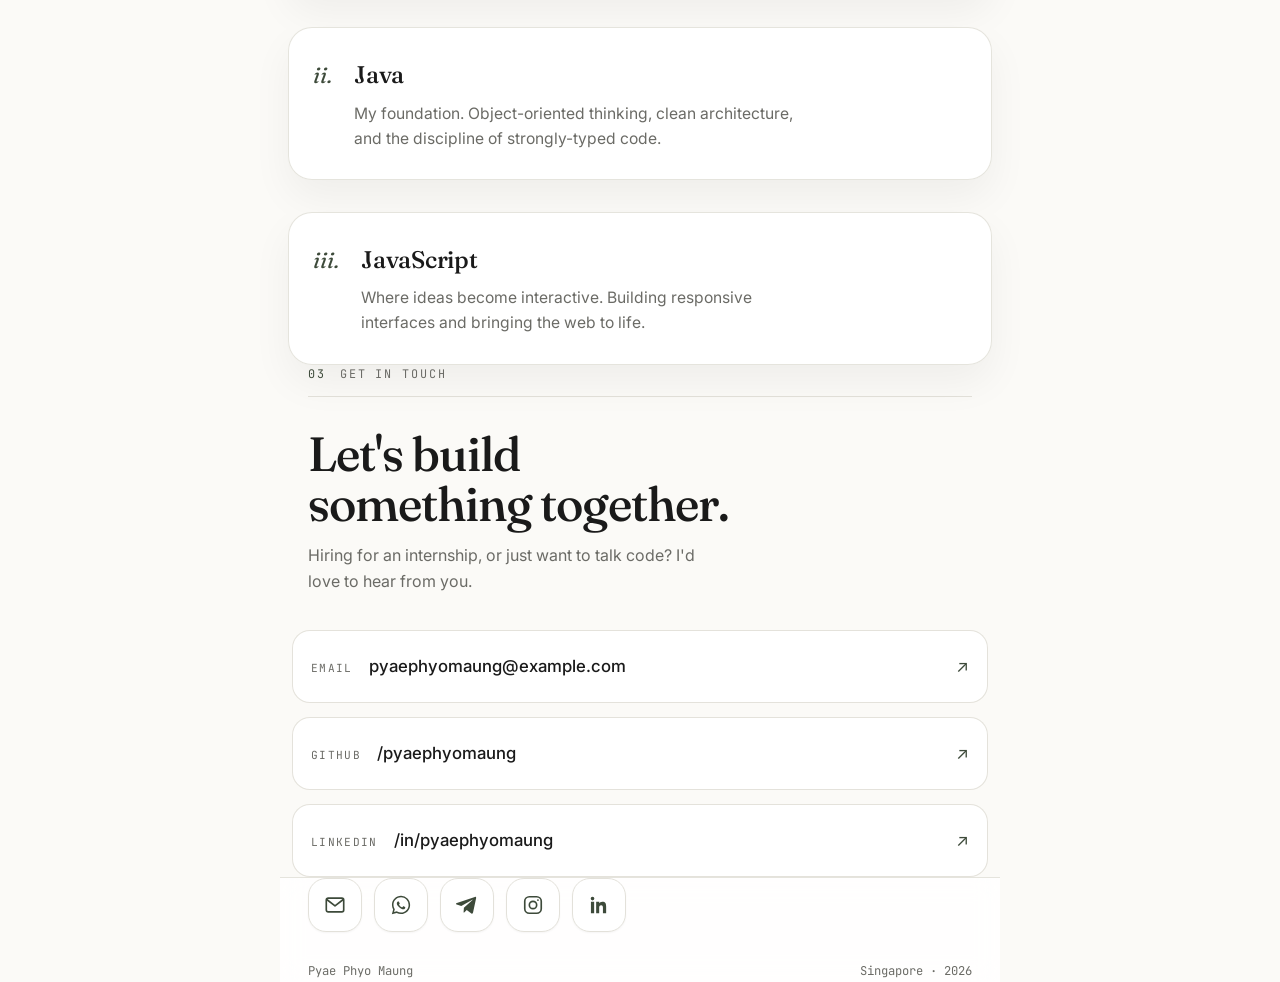
==== commit 2ad45ef6: "Add projects.html" ====
--- a/public/index.html
+++ b/public/index.html
@@ -20,7 +20,7 @@
     <span class="status reveal d4"><span class="dot"></span>Open to internship opportunities</span>
     <div class="hero-actions reveal d4">
       <a class="button primary" href="mailto:pyaephyomaung@example.com">Email me</a>
-      <a class="button secondary" href="#contact">See contact</a>
+      <a class="button secondary" href="projects.html">View projects</a>
     </div>
   </div>
 </header>
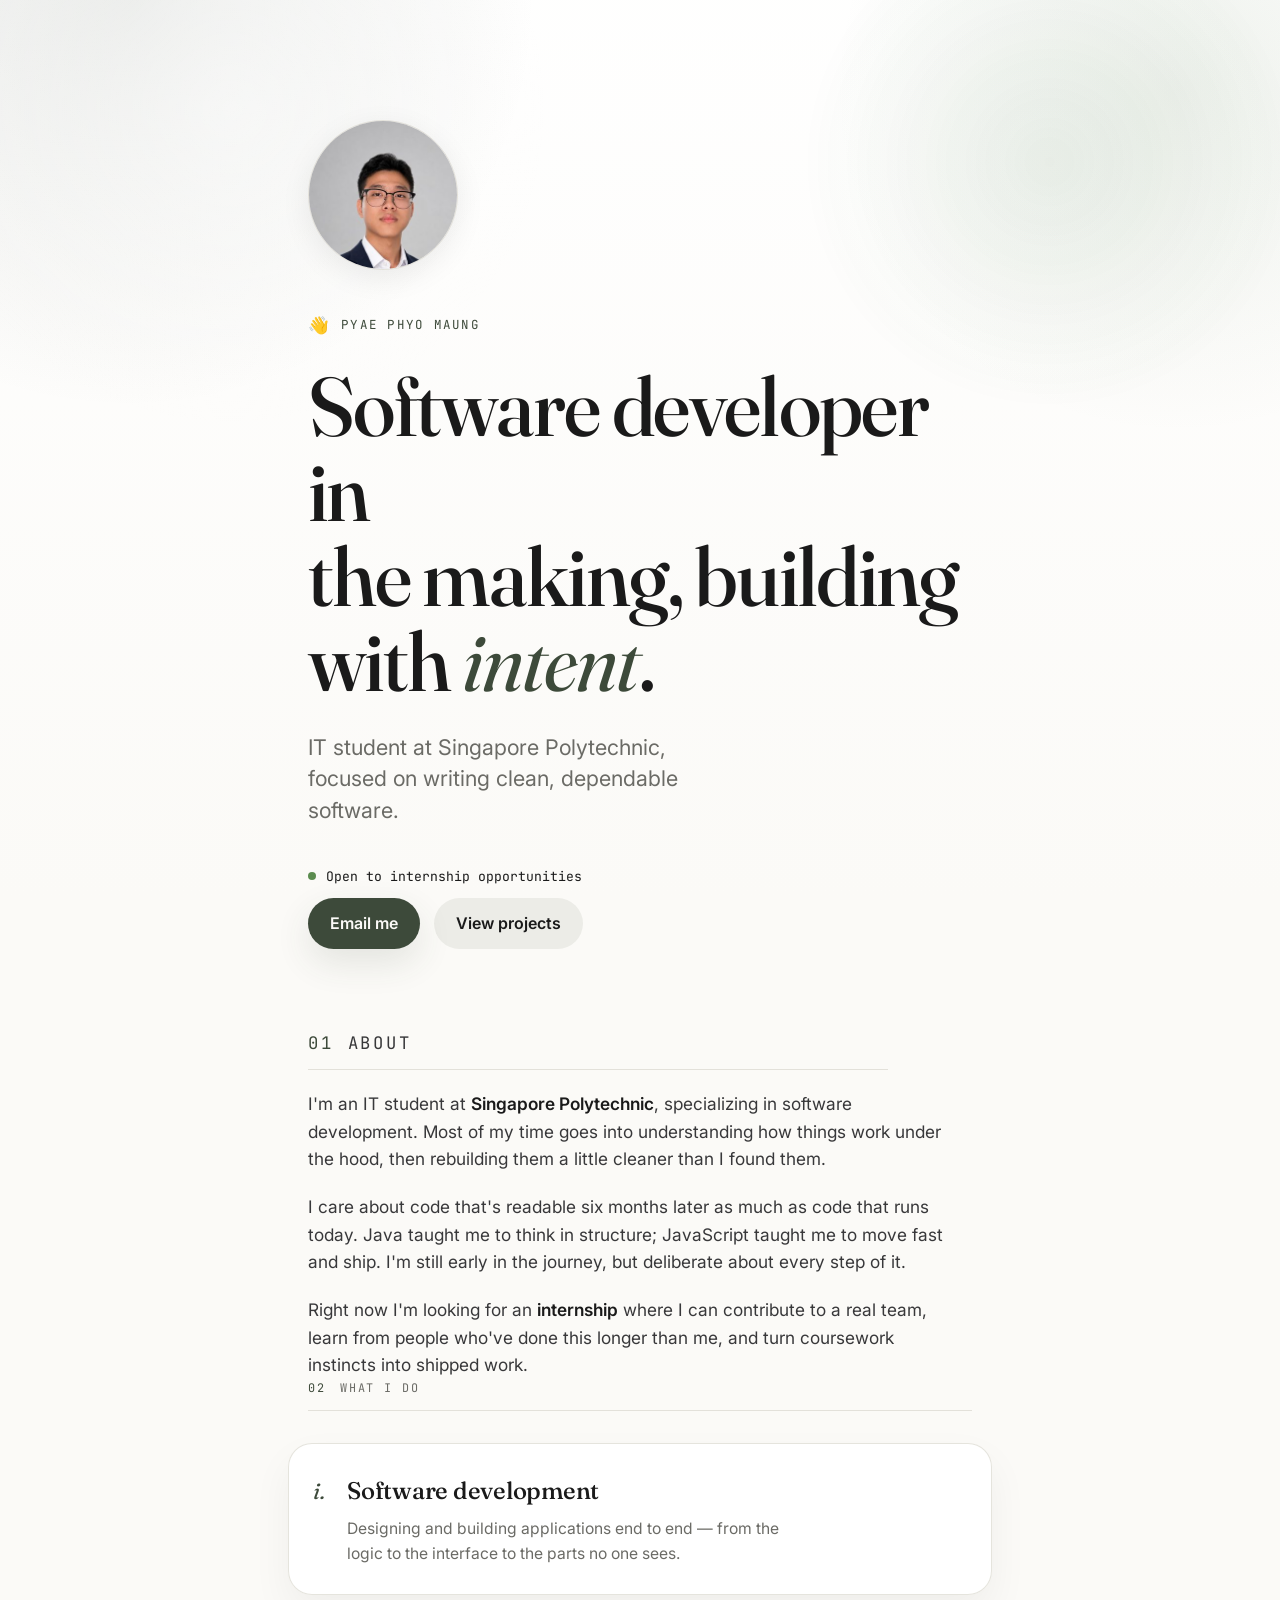
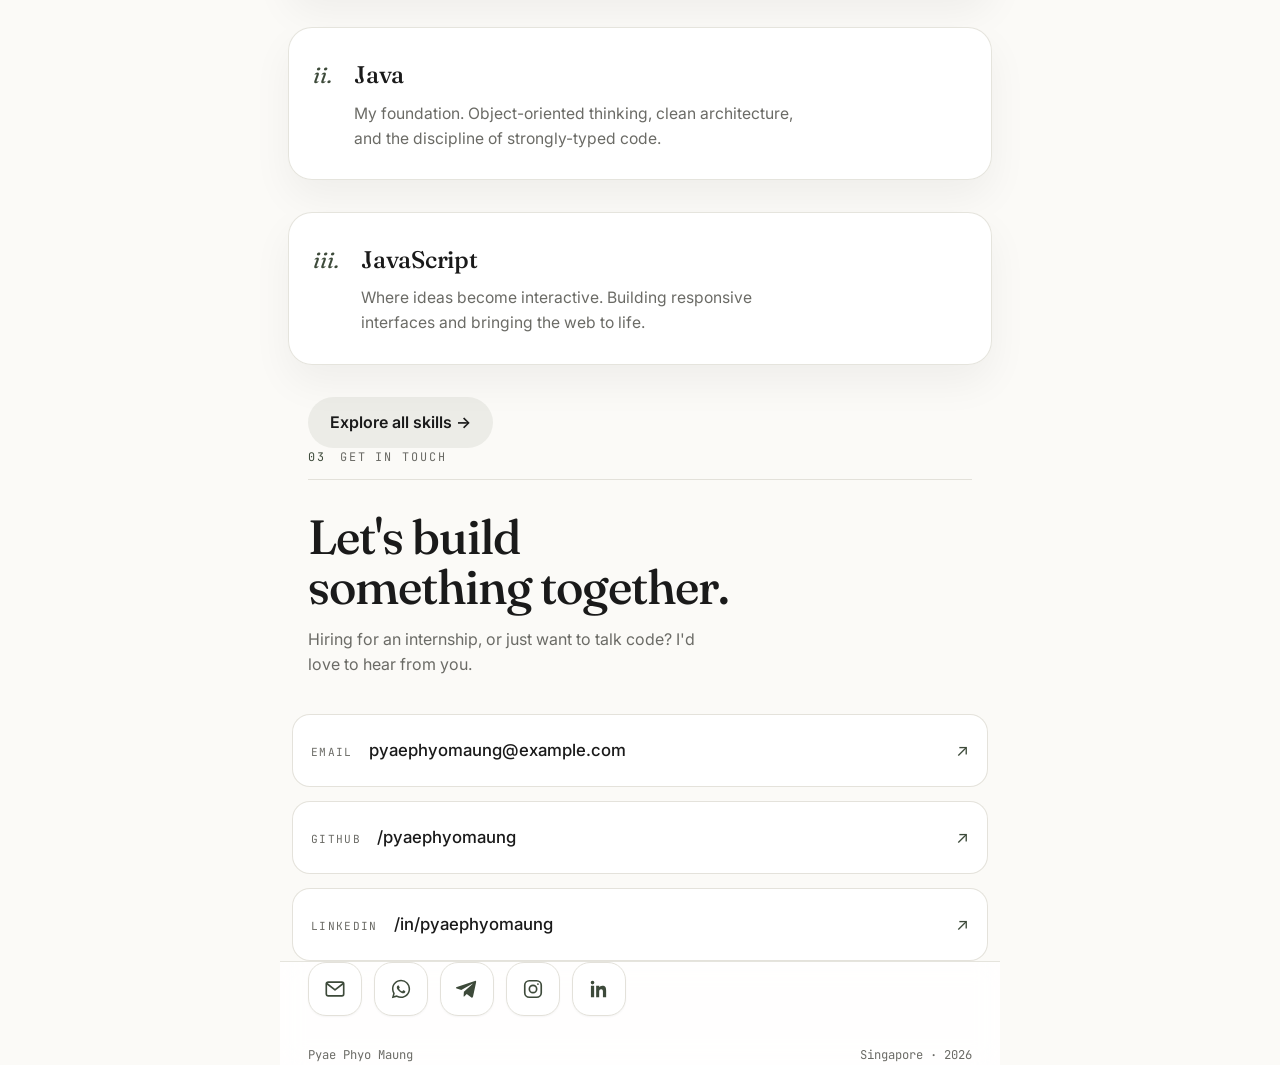
==== commit 4656bf54: "Added two more pages skills.html and resume.html" ====
--- a/public/index.html
+++ b/public/index.html
@@ -58,6 +58,7 @@
         </div>
       </div>
     </div>
+    <p style="margin-top: 32px;"><a class="button secondary" href="skills.html" style="display: inline-flex;">Explore all skills →</a></p>
   </section>
 
   <section class="contact wrap">
--- a/public/styles.css
+++ b/public/styles.css
@@ -302,6 +302,7 @@
   padding: 56px 0 64px;
   border-top: 1px solid rgba(227,225,218,0.9);
   background: rgba(255,255,255,0.82);
+  -webkit-backdrop-filter: blur(12px);
   backdrop-filter: blur(12px);
 }
 .footer-socials {
@@ -354,7 +355,8 @@
   .avatar { width: 120px; height: 120px; margin-bottom: 26px; }
   .hero h1 br { display: none; }
   .lede { max-width: none; }
-    .hero-actions { flex-direction: column; align-items: stretch; }
-    .links a { flex-direction: column; align-items: flex-start; gap: 6px; }
-    .links a .arrow { margin-left: 0; }
-    .card { grid-template-columns: 1fr; gap: 10px; }
+  .hero-actions { flex-direction: column; align-items: stretch; }
+  .links a { flex-direction: column; align-items: flex-start; gap: 6px; }
+  .links a .arrow { margin-left: 0; }
+  .card { grid-template-columns: 1fr; gap: 10px; }
+}
